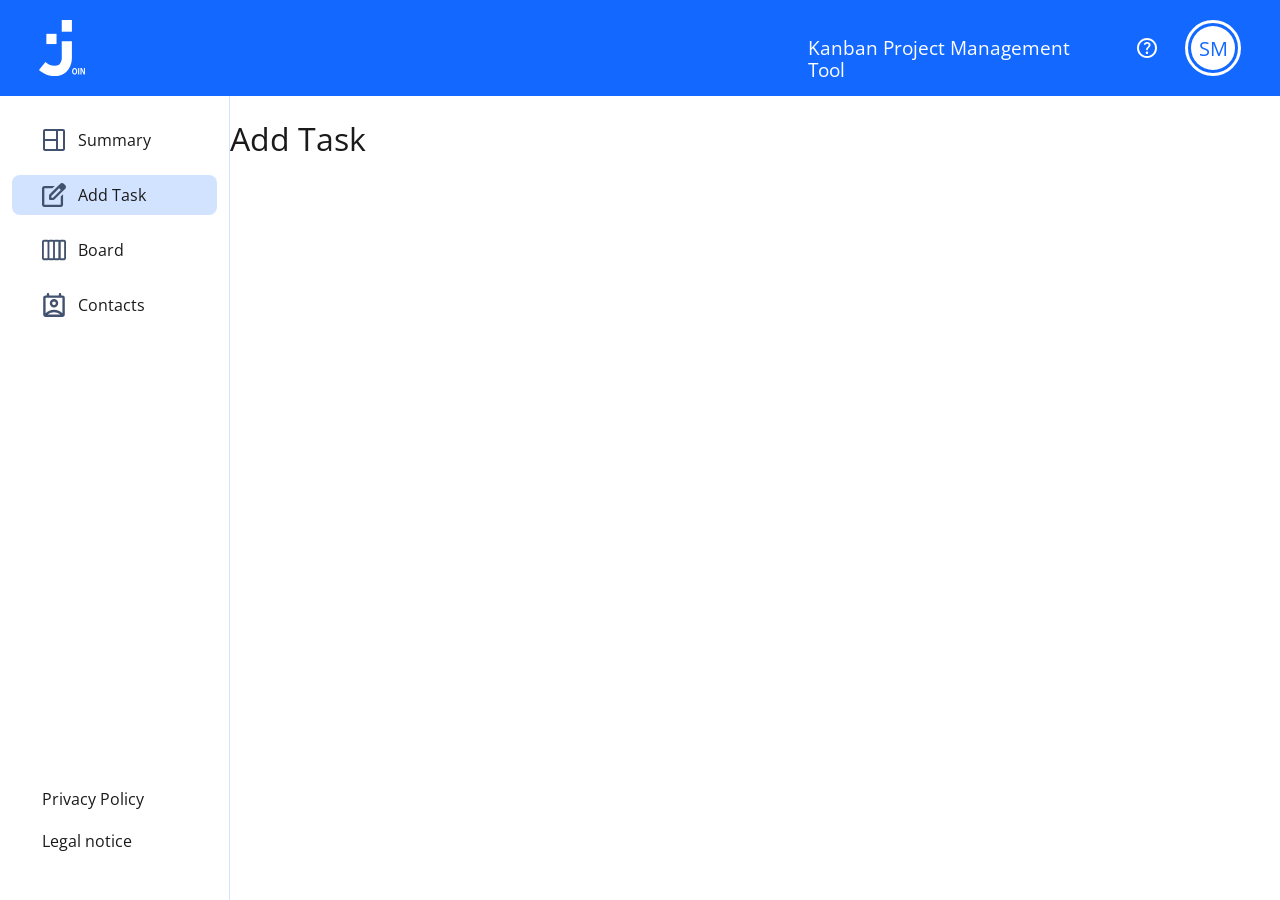
==== pages/add_task.html @ 48973dcb "feat: template for sidebar button, add contact,board and add-task" ====
<!doctype html>
<html lang="en">

<head>
  <meta charset="UTF-8" />
  <meta name="viewport" content="width=device-width, initial-scale=1.0" />
  <title>Add Task | Join</title>

  <link rel="icon" href="../assets/favicons/favicon.svg" type="image/svg+xml" />
  <link rel="icon" href="../assets/favicons/favicon.ico" sizes="32x32" />

  <link rel="stylesheet" href="../css/fonts.css">
  <link rel="stylesheet" href="../css/base.css" />
  <link rel="stylesheet" href="../css/header.css">
  <link rel="stylesheet" href="../css/sidebar.css" />

  <script src="../templates/sidebar_template.js" defer></script>
  <script src="../js/sidebar.js" defer></script>
</head>

<body>
  <section id="header" data-include="/templates/header.html"></section>

  <div class="layout">
    <aside class="sidebar">
      <nav class="sidebar-nav" id="sidebar-nav" aria-label="Main navigation"></nav>

      <div class="sidebar-legal">
        <a href="/pages/privacy.html">Privacy Policy</a>
        <a href="/pages/legal.html">Legal notice</a>
      </div>
    </aside>

    <main class="content">
      <h1>Add Task</h1>
    </main>
  </div>

  <script src="../js/include.js"></script>
</body>

</html>
---- css/fonts.css ----
/* open-sans-300 - latin */
@font-face {
  font-display: swap; /* Check https://developer.mozilla.org/en-US/docs/Web/CSS/@font-face/font-display for other options. */
  font-family: 'Open Sans';
  font-style: normal;
  font-weight: 300;
  src: url('../assets/fonts/open-sans-v44-latin-300.woff2') format('woff2'); /* Chrome 36+, Opera 23+, Firefox 39+, Safari 12+, iOS 10+ */
}
/* open-sans-300italic - latin */
@font-face {
  font-display: swap; /* Check https://developer.mozilla.org/en-US/docs/Web/CSS/@font-face/font-display for other options. */
  font-family: 'Open Sans';
  font-style: italic;
  font-weight: 300;
  src: url('../assets/fonts/open-sans-v44-latin-300italic.woff2') format('woff2'); /* Chrome 36+, Opera 23+, Firefox 39+, Safari 12+, iOS 10+ */
}
/* open-sans-regular - latin */
@font-face {
  font-display: swap; /* Check https://developer.mozilla.org/en-US/docs/Web/CSS/@font-face/font-display for other options. */
  font-family: 'Open Sans';
  font-style: normal;
  font-weight: 400;
  src: url('../assets/fonts/open-sans-v44-latin-regular.woff2') format('woff2'); /* Chrome 36+, Opera 23+, Firefox 39+, Safari 12+, iOS 10+ */
}
/* open-sans-italic - latin */
@font-face {
  font-display: swap; /* Check https://developer.mozilla.org/en-US/docs/Web/CSS/@font-face/font-display for other options. */
  font-family: 'Open Sans';
  font-style: italic;
  font-weight: 400;
  src: url('../assets/fonts/open-sans-v44-latin-italic.woff2') format('woff2'); /* Chrome 36+, Opera 23+, Firefox 39+, Safari 12+, iOS 10+ */
}
/* open-sans-500 - latin */
@font-face {
  font-display: swap; /* Check https://developer.mozilla.org/en-US/docs/Web/CSS/@font-face/font-display for other options. */
  font-family: 'Open Sans';
  font-style: normal;
  font-weight: 500;
  src: url('../assets/fonts/open-sans-v44-latin-500.woff2') format('woff2'); /* Chrome 36+, Opera 23+, Firefox 39+, Safari 12+, iOS 10+ */
}
/* open-sans-500italic - latin */
@font-face {
  font-display: swap; /* Check https://developer.mozilla.org/en-US/docs/Web/CSS/@font-face/font-display for other options. */
  font-family: 'Open Sans';
  font-style: italic;
  font-weight: 500;
  src: url('../assets/fonts/open-sans-v44-latin-500italic.woff2') format('woff2'); /* Chrome 36+, Opera 23+, Firefox 39+, Safari 12+, iOS 10+ */
}
/* open-sans-600 - latin */
@font-face {
  font-display: swap; /* Check https://developer.mozilla.org/en-US/docs/Web/CSS/@font-face/font-display for other options. */
  font-family: 'Open Sans';
  font-style: normal;
  font-weight: 600;
  src: url('../assets/fonts/open-sans-v44-latin-600.woff2') format('woff2'); /* Chrome 36+, Opera 23+, Firefox 39+, Safari 12+, iOS 10+ */
}
/* open-sans-600italic - latin */
@font-face {
  font-display: swap; /* Check https://developer.mozilla.org/en-US/docs/Web/CSS/@font-face/font-display for other options. */
  font-family: 'Open Sans';
  font-style: italic;
  font-weight: 600;
  src: url('../assets/fonts/open-sans-v44-latin-600italic.woff2') format('woff2'); /* Chrome 36+, Opera 23+, Firefox 39+, Safari 12+, iOS 10+ */
}
/* open-sans-700 - latin */
@font-face {
  font-display: swap; /* Check https://developer.mozilla.org/en-US/docs/Web/CSS/@font-face/font-display for other options. */
  font-family: 'Open Sans';
  font-style: normal;
  font-weight: 700;
  src: url('../assets/fonts/open-sans-v44-latin-700.woff2') format('woff2'); /* Chrome 36+, Opera 23+, Firefox 39+, Safari 12+, iOS 10+ */
}
/* open-sans-700italic - latin */
@font-face {
  font-display: swap; /* Check https://developer.mozilla.org/en-US/docs/Web/CSS/@font-face/font-display for other options. */
  font-family: 'Open Sans';
  font-style: italic;
  font-weight: 700;
  src: url('../assets/fonts/open-sans-v44-latin-700italic.woff2') format('woff2'); /* Chrome 36+, Opera 23+, Firefox 39+, Safari 12+, iOS 10+ */
}
/* open-sans-800 - latin */
@font-face {
  font-display: swap; /* Check https://developer.mozilla.org/en-US/docs/Web/CSS/@font-face/font-display for other options. */
  font-family: 'Open Sans';
  font-style: normal;
  font-weight: 800;
  src: url('../assets/fonts/open-sans-v44-latin-800.woff2') format('woff2'); /* Chrome 36+, Opera 23+, Firefox 39+, Safari 12+, iOS 10+ */
}
/* open-sans-800italic - latin */
@font-face {
  font-display: swap; /* Check https://developer.mozilla.org/en-US/docs/Web/CSS/@font-face/font-display for other options. */
  font-family: 'Open Sans';
  font-style: italic;
  font-weight: 800;
  src: url('../assets/fonts/open-sans-v44-latin-800italic.woff2') format('woff2'); /* Chrome 36+, Opera 23+, Firefox 39+, Safari 12+, iOS 10+ */
}
---- css/base.css ----
* {
  box-sizing: border-box;
}

body {
  margin: 0;
}

:root {
  --main-color: rgba(18, 104, 255, 1);
  --selected-color: rgba(210, 227, 255, 1);
  --hover-color: rgba(227, 238, 255, 1);

  --header-height: 96px;
}

* {
  font-family: "Open Sans", sans-serif;
  font-weight: 400;
  color: #1a1a1a;
}
---- css/header.css ----
.header {
  position: fixed;
  top: 0;
  left: 0;
  width: 100%;
  z-index: 100;
  height: var(--header-height);
  margin: 0;
  display: flex;
  align-items: center;
  justify-content: space-between;
  background-color: var(--main-color);
  padding: 20px max(39px, calc((100% - 1440px) / 2 + 39px));
}

.header-logo {
  width: auto;
  height: 56px;
}

.header-nav {
  display: flex;
  align-items: center;
  justify-content: space-between;
  width: 433px;
}

.header-title {
  height: 23px;
  font-size: 19px;
  width: 301px;
  line-height: 1.2;
  color: rgb(255, 255, 255, 1);
}

.header-help {
  display: flex;
  align-items: center;
  justify-content: center;
  width: 32px;
  height: 32px;
  transition: transform 0.1s ease-in-out;
}

.header-help:hover {
  transform: scale(1.2);
}

.header-user {
  height: 56px;
  width: 56px;
  border-radius: 50%;
  border: 3px solid #fff;
  padding: 3px;
  background-color: #fff;
  background-clip: content-box;
  display: flex;
  align-items: center;
  justify-content: center;
  color: var(--main-color);
  font-size: 20px;
  cursor: pointer;
}
---- css/sidebar.css ----
.layout {
  display: flex;
  max-width: 1440px;
  margin: 0 auto;
  padding-top: var(--header-height);
  min-height: 100vh;
}

.content {
  flex: 1;
  min-width: 0;
}

.sidebar {
  width: 230px;
  flex-shrink: 0;
  height: calc(100vh - var(--header-height));
  position: sticky;
  top: var(--header-height);
  display: flex;
  flex-direction: column;
  justify-content: space-between;
  padding: 24px 12px 40px 12px;
  background-color: #fff;
  border-right: 1px solid var(--selected-color);
}

.sidebar-nav {
  display: flex;
  flex-direction: column;
  gap: 15px;
}

.sidebar-btn {
  display: flex;
  align-items: center;
  gap: 12px;
  padding: 8px 30px;
  border-radius: 8px;
  text-decoration: none;
  cursor: pointer;
}

.sidebar-btn:hover {
  background-color: var(--hover-color);
}

.sidebar-btn.active,
.sidebar-btn[aria-current="page"] {
  background-color: var(--selected-color);
}

.sidebar-legal {
  display: flex;
  flex-direction: column;
  gap: 4px;
  padding-top: 16px;
}

.sidebar-legal a {
  padding: 8px 30px;
  border-radius: 8px;
  font-size: 16px;
  text-decoration: none;
}

.sidebar-legal a:hover {
  color: var(--main-color);
}
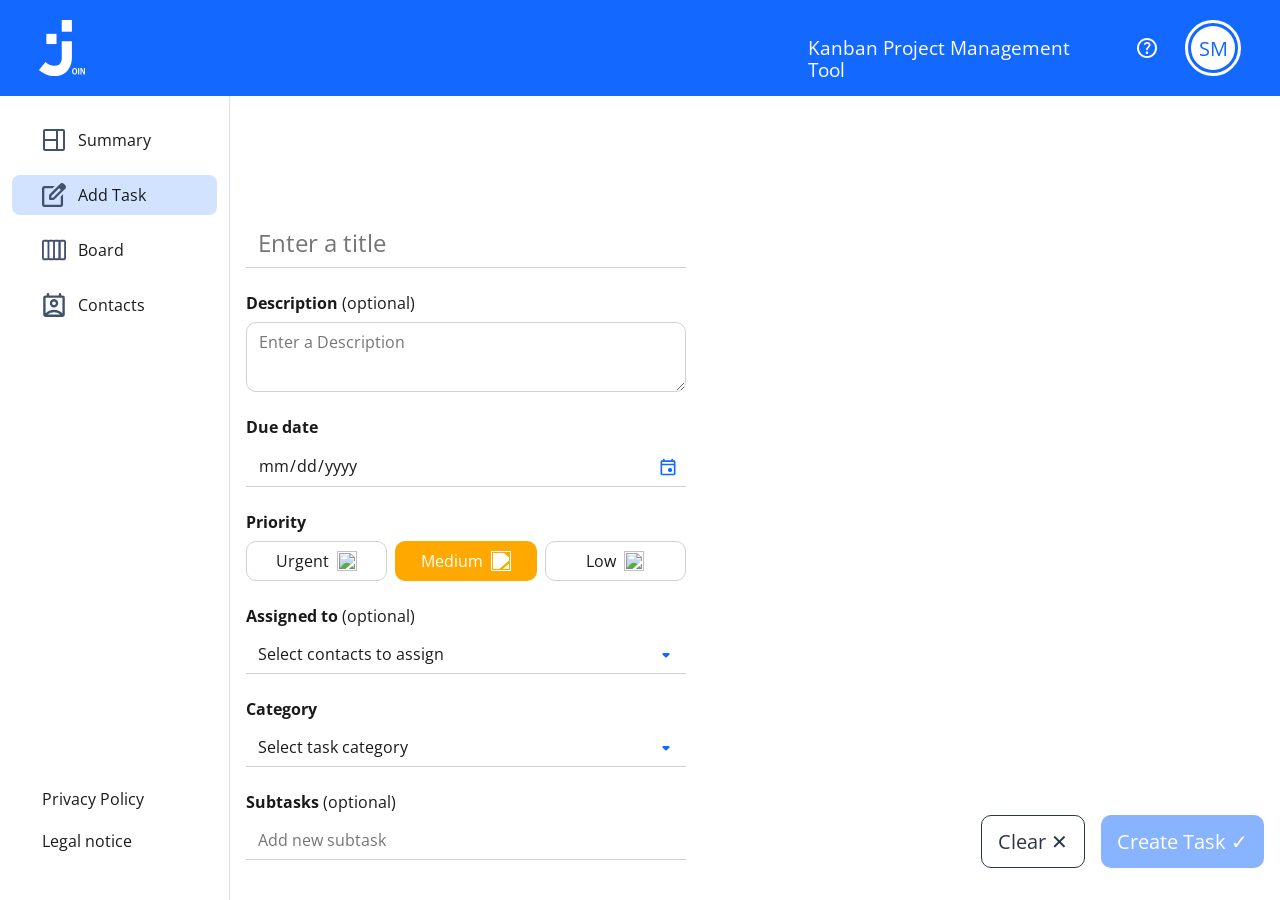
==== commit 9e28c237: "feat: Refactor add task page with new form structure and styles - Updated the HTML structure of the " ====
--- a/pages/add_task.html
+++ b/pages/add_task.html
@@ -4,39 +4,93 @@
 <head>
   <meta charset="UTF-8" />
   <meta name="viewport" content="width=device-width, initial-scale=1.0" />
-  <title>Add Task | Join</title>
+  <title>Join | Add Task</title>
 
   <link rel="icon" href="../assets/favicons/favicon.svg" type="image/svg+xml" />
   <link rel="icon" href="../assets/favicons/favicon.ico" sizes="32x32" />
 
-  <link rel="stylesheet" href="../css/fonts.css">
+  <link rel="stylesheet" href="../css/fonts.css" />
   <link rel="stylesheet" href="../css/base.css" />
-  <link rel="stylesheet" href="../css/header.css">
+  <link rel="stylesheet" href="../css/header.css" />
   <link rel="stylesheet" href="../css/sidebar.css" />
+  <link rel="stylesheet" href="../css/content.css" />
+  <link rel="stylesheet" href="../css/add_task.css" />
 
   <script src="../templates/sidebar_template.js" defer></script>
   <script src="../js/sidebar.js" defer></script>
 </head>
 
 <body>
-  <section id="header" data-include="/templates/header.html"></section>
+  <section id="header" data-include="../templates/header.html"></section>
 
   <div class="layout">
     <aside class="sidebar">
       <nav class="sidebar-nav" id="sidebar-nav" aria-label="Main navigation"></nav>
-
       <div class="sidebar-legal">
-        <a href="/pages/privacy.html">Privacy Policy</a>
-        <a href="/pages/legal.html">Legal notice</a>
+        <a href="../pages/privacy.html">Privacy Policy</a>
+        <a href="../pages/legal.html">Legal notice</a>
       </div>
     </aside>
 
     <main class="content">
-      <h1>Add Task</h1>
+      <form class="add-task" id="add-task-form" novalidate>
+        <div class="add-task-fields">
+          <input class="title-input" id="task-title" type="text" placeholder="Enter a title" required />
+
+          <label class="field">
+            <span class="field-label">Description <span class="optional">(optional)</span></span>
+            <textarea id="task-description" placeholder="Enter a Description"></textarea>
+          </label>
+
+          <label class="field">
+            <span class="field-label">Due date</span>
+            <div class="date-wrapper">
+              <input class="line-input" id="task-due-date" type="date" required />
+              <button class="date-btn" type="button" onclick="openDatePicker()" aria-label="Open calendar">
+                <img src="../assets/icons/calendar.svg" alt="Open calendar" />
+              </button>
+            </div>
+          </label>
+
+          <div class="field">
+            <span class="field-label">Priority</span>
+            <div class="prio-buttons" id="prio-buttons"></div>
+          </div>
+
+          <div class="field">
+            <span class="field-label">Assigned to <span class="optional">(optional)</span></span>
+            <div class="dropdown" id="assigned-dropdown">
+              <button class="dropdown-toggle" id="assigned-toggle" type="button">Select contacts to assign</button>
+              <ul class="dropdown-list" id="assigned-list"></ul>
+            </div>
+          </div>
+
+          <div class="field">
+            <span class="field-label">Category</span>
+            <div class="dropdown" id="category-dropdown">
+              <button class="dropdown-toggle" id="category-toggle" type="button">Select task category</button>
+              <ul class="dropdown-list" id="category-list"></ul>
+            </div>
+          </div>
+
+          <div class="field">
+            <span class="field-label">Subtasks <span class="optional">(optional)</span></span>
+            <input class="line-input" id="subtask-input" type="text" placeholder="Add new subtask" />
+            <ul class="subtask-list" id="subtask-list"></ul>
+          </div>
+        </div>
+
+        <div class="add-task-actions">
+          <button class="btn btn-secondary" type="reset">Clear ✕</button>
+          <button class="btn btn-primary" id="create-task-btn" type="submit" disabled>Create Task ✓</button>
+        </div>
+      </form>
     </main>
   </div>
 
+  <script src="../templates/add_task_template.js"></script>
+  <script src="../js/add_task.js"></script>
   <script src="../js/include.js"></script>
 </body>
 
-</html>
+</html>
--- a/css/base.css
+++ b/css/base.css
@@ -19,3 +19,7 @@
   font-weight: 400;
   color: #1a1a1a;
 }
+
+.layout {
+  display: flex;
+}
--- a/css/header.css
+++ b/css/header.css
@@ -1,16 +1,11 @@
 .header {
-  position: fixed;
-  top: 0;
-  left: 0;
-  width: 100%;
-  z-index: 100;
   height: var(--header-height);
   margin: 0;
   display: flex;
   align-items: center;
   justify-content: space-between;
   background-color: var(--main-color);
-  padding: 20px max(39px, calc((100% - 1440px) / 2 + 39px));
+  padding: 20px 39px;
 }
 
 .header-logo {
@@ -60,4 +55,4 @@
   color: var(--main-color);
   font-size: 20px;
   cursor: pointer;
-}+}
--- a/css/sidebar.css
+++ b/css/sidebar.css
@@ -1,16 +1,3 @@
-.layout {
-  display: flex;
-  max-width: 1440px;
-  margin: 0 auto;
-  padding-top: var(--header-height);
-  min-height: 100vh;
-}
-
-.content {
-  flex: 1;
-  min-width: 0;
-}
-
 .sidebar {
   width: 230px;
   flex-shrink: 0;
@@ -23,6 +10,8 @@
   padding: 24px 12px 40px 12px;
   background-color: #fff;
   border-right: 1px solid var(--selected-color);
+  margin: 0;
+  z-index: 1;
 }
 
 .sidebar-nav {
--- a/css/content.css
+++ b/css/content.css
@@ -0,0 +1,10 @@
+.content {
+  display: flex;
+  max-width: 1440px;
+  width: calc(100% - 230px);
+  margin: 0 auto;
+  flex: 1;
+  height: calc(100vh - var(--header-height));
+  left: 230px;
+  position: fixed;
+}
--- a/css/add_task.css
+++ b/css/add_task.css
@@ -0,0 +1,306 @@
+.add-task {
+    --at-text: #2a3647;
+    --at-line: #d1d1d1;
+    --prio-urgent: #ff3d00;
+    --prio-medium: #ffa800;
+    --prio-low: #7ae229;
+
+    display: flex;
+    justify-content: space-between;
+    align-items: flex-end;
+    width: 100%;
+    box-sizing: border-box;
+    gap: 32px;
+    min-height: 100%;
+    padding: 32px 16px;
+    color: var(--at-text);
+}
+
+.add-task-fields {
+    display: flex;
+    flex-direction: column;
+    gap: 24px;
+    flex: 0 1 440px;
+    min-width: 0;
+}
+
+.field {
+    display: flex;
+    flex-direction: column;
+    gap: 8px;
+}
+
+.field-label {
+    font-weight: 700;
+}
+
+.optional {
+    font-weight: 400;
+}
+
+.title-input,
+.line-input,
+.dropdown-toggle {
+    width: 100%;
+    padding: 8px 12px;
+    border: none;
+    border-bottom: 1px solid var(--at-line);
+    background: transparent;
+    font: inherit;
+    color: inherit;
+    outline: none;
+}
+
+.title-input {
+    font-size: 24px;
+}
+
+.title-input:focus,
+.line-input:focus,
+.dropdown-toggle:focus {
+    border-bottom-color: var(--main-color);
+}
+
+textarea {
+    min-height: 70px;
+    padding: 8px 12px;
+    border: 1px solid var(--at-line);
+    border-radius: 10px;
+    font: inherit;
+    resize: vertical;
+    outline: none;
+}
+
+textarea:focus {
+    border-color: var(--main-color);
+}
+
+/* Priority */
+.prio-buttons {
+    display: flex;
+    gap: 8px;
+}
+
+.prio-btn {
+    flex: 1;
+    display: flex;
+    align-items: center;
+    justify-content: center;
+    gap: 8px;
+    padding: 8px;
+    border: 1px solid var(--at-line);
+    border-radius: 10px;
+    background: #fff;
+    font: inherit;
+    cursor: pointer;
+}
+
+.prio-urgent:hover {
+    box-shadow: 0 2px 0 var(--prio-urgent), 0 2px 6px rgba(0, 0, 0, 0.15);
+}
+
+.prio-medium:hover {
+    box-shadow: 0 2px 0 var(--prio-medium), 0 2px 6px rgba(0, 0, 0, 0.15);
+}
+
+.prio-low:hover {
+    box-shadow: 0 2px 0 var(--prio-low), 0 2px 6px rgba(0, 0, 0, 0.15);
+}
+
+.prio-btn.active:hover {
+    box-shadow: none;
+}
+
+.prio-btn img {
+    width: 20px;
+    height: 20px;
+}
+
+.prio-btn.active {
+    color: #fff;
+    border-color: transparent;
+}
+
+.prio-btn.active img {
+    filter: brightness(0) invert(1);
+}
+
+.prio-urgent.active {
+    background: var(--prio-urgent);
+}
+
+.prio-medium.active {
+    background: var(--prio-medium);
+}
+
+.prio-low.active {
+    background: var(--prio-low);
+}
+
+/* Dropdown */
+.dropdown {
+    position: relative;
+}
+
+.dropdown-toggle {
+    text-align: left;
+    cursor: pointer;
+}
+
+.dropdown-list {
+    display: none;
+    position: absolute;
+    z-index: 10;
+    width: 100%;
+    margin: 0;
+    padding: 4px 0;
+    list-style: none;
+    background: #fff;
+    border: 1px solid var(--at-line);
+    border-radius: 10px;
+    box-shadow: 0 4px 12px rgba(0, 0, 0, 0.1);
+}
+
+.dropdown.open .dropdown-list {
+    display: block;
+}
+
+.dropdown-item label {
+    display: flex;
+    gap: 8px;
+    padding: 8px 12px;
+    cursor: pointer;
+}
+
+.dropdown-item label:hover {
+    background: var(--hover-color);
+}
+
+/* Subtasks */
+.subtask-list {
+    margin: 0;
+    padding: 0;
+    list-style: none;
+}
+
+.subtask-item {
+    display: flex;
+    justify-content: space-between;
+    align-items: center;
+    padding: 4px 12px;
+    border-radius: 8px;
+}
+
+.subtask-item:hover {
+    background: var(--hover-color);
+}
+
+.subtask-delete {
+    border: none;
+    background: none;
+    color: var(--at-text);
+    cursor: pointer;
+}
+
+/* Buttons */
+.add-task-actions {
+    display: flex;
+    flex-shrink: 0;
+    gap: 16px;
+    margin-left: auto;
+}
+
+.btn {
+    display: flex;
+    align-items: center;
+    gap: 8px;
+    padding: 12px 16px;
+    border-radius: 10px;
+    font: inherit;
+    font-size: 20px;
+    cursor: pointer;
+    white-space: nowrap;
+}
+
+.btn-secondary {
+    border: 1px solid var(--at-text);
+    background: #fff;
+    color: var(--at-text);
+}
+
+.btn-secondary:hover {
+    border-color: var(--main-color);
+    color: var(--main-color);
+}
+
+.btn-primary {
+    border: none;
+    background: var(--main-color);
+    color: #fff;
+}
+
+.btn-primary:disabled {
+    opacity: 0.5;
+    cursor: not-allowed;
+}
+
+.date-wrapper {
+    position: relative;
+}
+
+.date-wrapper .line-input {
+    padding-right: 40px;
+}
+
+.date-wrapper input::-webkit-calendar-picker-indicator {
+    display: none;
+}
+
+.date-btn {
+    position: absolute;
+    top: 50%;
+    right: 8px;
+    transform: translateY(-50%);
+    display: flex;
+    padding: 0;
+    border: none;
+    background: none;
+    cursor: pointer;
+}
+
+.date-btn img {
+    width: 20px;
+    height: 20px;
+}
+
+.dropdown-toggle {
+    padding-right: 40px;
+}
+
+.dropdown::after {
+    content: "";
+    position: absolute;
+    top: 50%;
+    right: 8px;
+    width: 24px;
+    height: 24px;
+    transform: translateY(-50%);
+    background-color: var(--main-color);
+    -webkit-mask: url("../assets/icons/arrow_drop_down.svg") no-repeat center / contain;
+    mask: url("../assets/icons/arrow_drop_down.svg") no-repeat center / contain;
+    pointer-events: none;
+    transition: transform 0.15s ease;
+}
+
+.dropdown.open::after {
+    transform: translateY(-50%) rotate(180deg);
+}
+
+.dropdown-option {
+    padding: 8px 12px;
+    cursor: pointer;
+}
+
+.dropdown-option:hover {
+    background: var(--hover-color);
+}
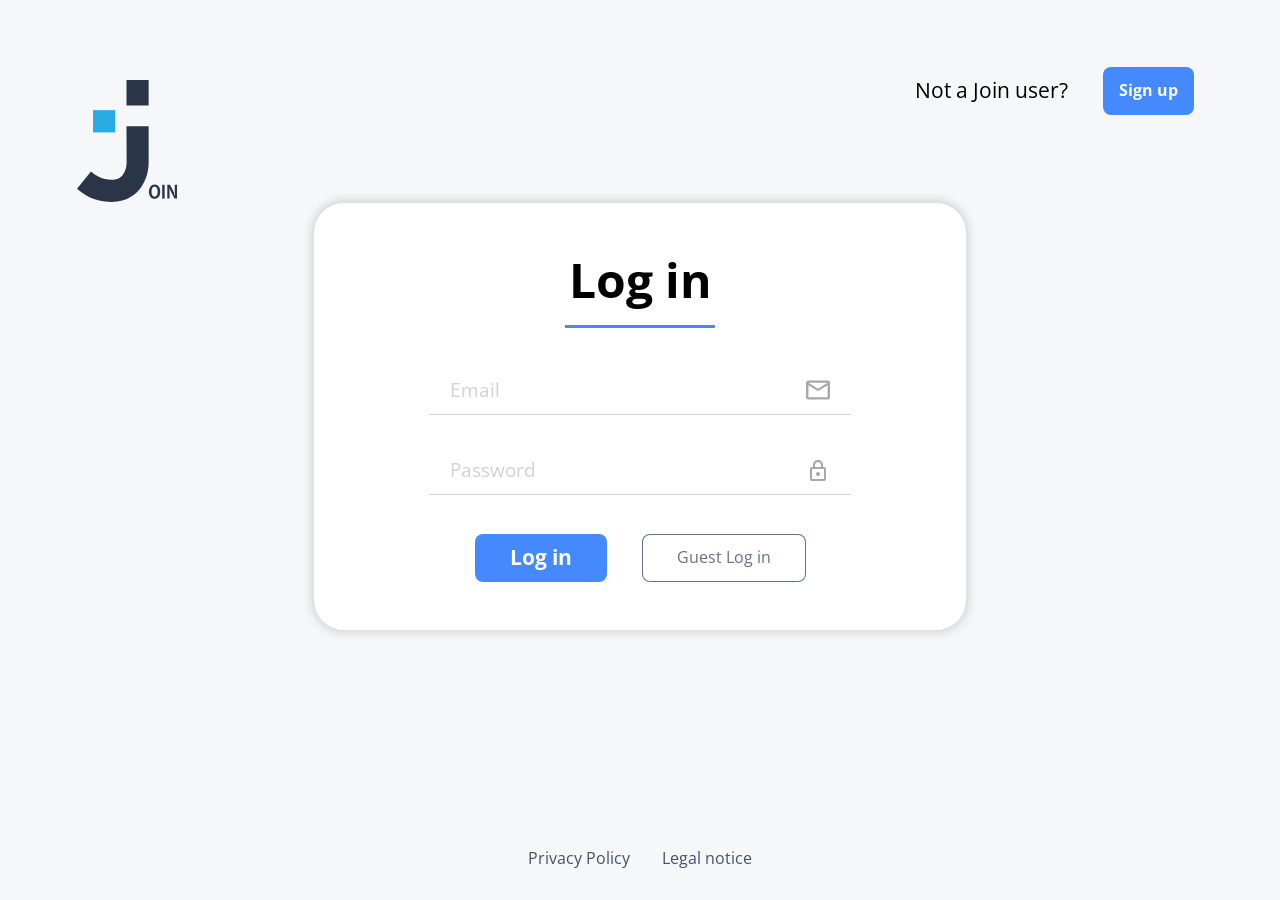
==== commit 1ac871a3: "feat: add login, sign-up and logout with Firebase auth - move summary to pages/summary.html, index.h" ====
--- a/pages/add_task.html
+++ b/pages/add_task.html
@@ -16,6 +16,8 @@
   <link rel="stylesheet" href="../css/content.css" />
   <link rel="stylesheet" href="../css/add_task.css" />
 
+  <script src="../js/auth.js"></script>
+  <script>requireLogin();</script>
   <script src="../templates/sidebar_template.js" defer></script>
   <script src="../js/sidebar.js" defer></script>
 </head>
@@ -90,6 +92,7 @@
 
   <script src="../templates/add_task_template.js"></script>
   <script src="../js/add_task.js"></script>
+  <script src="../js/header.js"></script>
   <script src="../js/include.js"></script>
 </body>
 
--- a/css/header.css
+++ b/css/header.css
@@ -56,3 +56,67 @@
   font-size: 20px;
   cursor: pointer;
 }
+
+.header-user-wrap {
+  position: relative;
+}
+
+.header-menu {
+  position: absolute;
+  top: calc(100% + 8px);
+  right: 0;
+  z-index: 100;
+  width: max-content;
+  max-width: calc(100vw - 16px);
+  padding: 10px;
+  background-color: #fff;
+  border-radius: 20px 0 20px 20px;
+  box-shadow: 0 4px 4px rgba(0, 0, 0, 0.25);
+}
+
+.header-menu[hidden],
+.header-user-wrap[hidden] {
+  display: none;
+}
+
+.header-menu-list {
+  margin: 0;
+  padding: 0;
+  list-style: none;
+  display: flex;
+  flex-direction: column;
+  gap: 0;
+}
+
+.header-menu-item {
+  display: block;
+  width: 152px;
+  max-width: 100%;
+  padding: 8px;
+  border: unset;
+  border-radius: 8px;
+  background: transparent;
+  font: inherit;
+  font-size: 16px;
+  line-height: 23px;
+  text-align: left;
+  text-decoration: none;
+  color: #42526e;
+  cursor: pointer;
+  transition: background-color 0.1s ease-in-out;
+}
+
+.header-menu-item:hover,
+.header-menu-item:focus-visible {
+  background-color: #e3eeff;
+}
+
+.header-menu-mobile {
+  display: none;
+}
+
+@media (max-width: 700px) {
+  .header-menu-mobile {
+    display: block;
+  }
+}
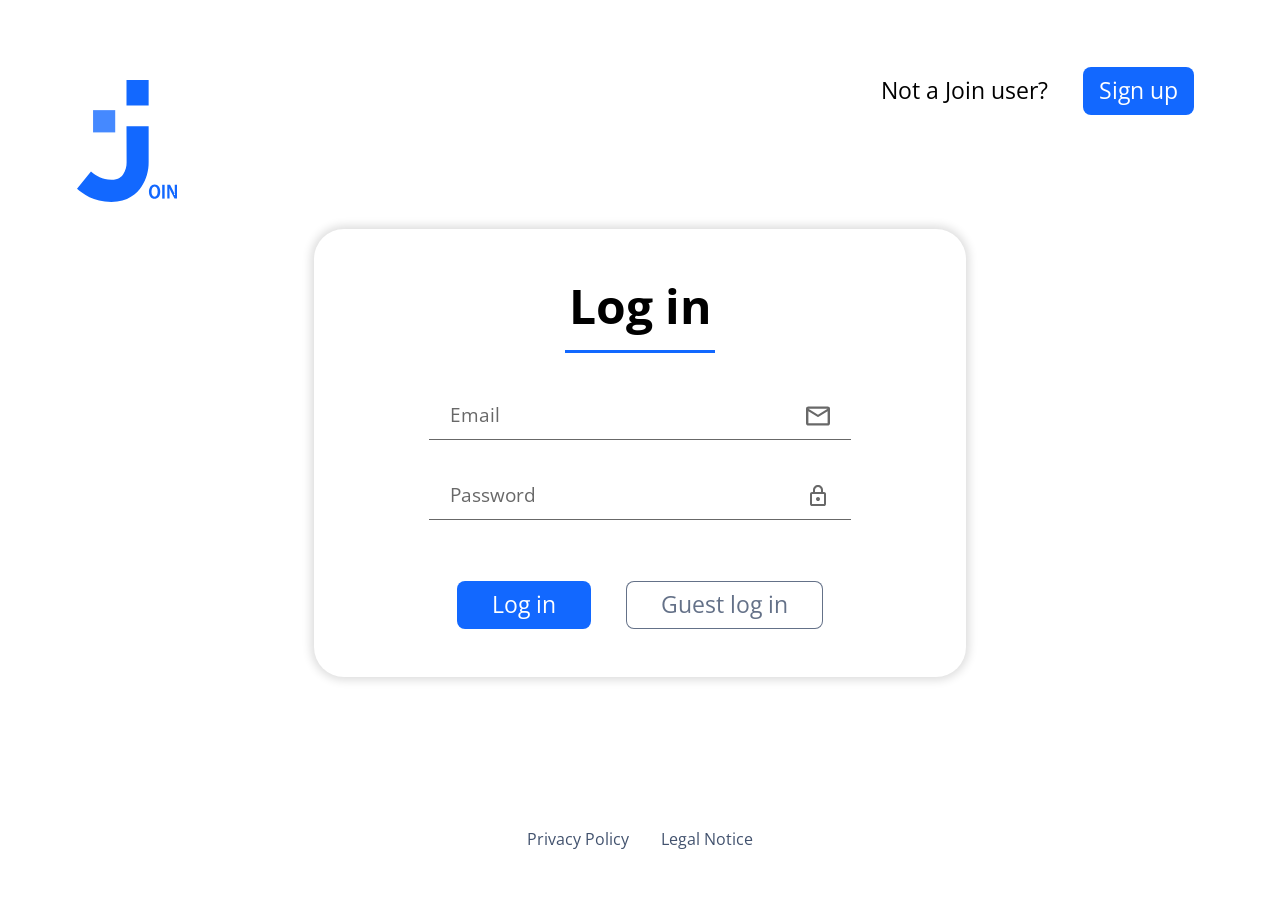
==== commit 9c7db2b5: "feat: implement dynamic header rendering and add header template; remove unused data-include attribu" ====
--- a/pages/add_task.html
+++ b/pages/add_task.html
@@ -23,7 +23,7 @@
 </head>
 
 <body>
-  <section id="header" data-include="../templates/header.html"></section>
+  <section id="header"></section>
 
   <div class="layout">
     <aside class="sidebar">
@@ -34,66 +34,14 @@
       </div>
     </aside>
 
-    <main class="content">
-      <form class="add-task" id="add-task-form" novalidate>
-        <div class="add-task-fields">
-          <input class="title-input" id="task-title" type="text" placeholder="Enter a title" required />
-
-          <label class="field">
-            <span class="field-label">Description <span class="optional">(optional)</span></span>
-            <textarea id="task-description" placeholder="Enter a Description"></textarea>
-          </label>
-
-          <label class="field">
-            <span class="field-label">Due date</span>
-            <div class="date-wrapper">
-              <input class="line-input" id="task-due-date" type="date" required />
-              <button class="date-btn" type="button" onclick="openDatePicker()" aria-label="Open calendar">
-                <img src="../assets/icons/calendar.svg" alt="Open calendar" />
-              </button>
-            </div>
-          </label>
-
-          <div class="field">
-            <span class="field-label">Priority</span>
-            <div class="prio-buttons" id="prio-buttons"></div>
-          </div>
-
-          <div class="field">
-            <span class="field-label">Assigned to <span class="optional">(optional)</span></span>
-            <div class="dropdown" id="assigned-dropdown">
-              <button class="dropdown-toggle" id="assigned-toggle" type="button">Select contacts to assign</button>
-              <ul class="dropdown-list" id="assigned-list"></ul>
-            </div>
-          </div>
-
-          <div class="field">
-            <span class="field-label">Category</span>
-            <div class="dropdown" id="category-dropdown">
-              <button class="dropdown-toggle" id="category-toggle" type="button">Select task category</button>
-              <ul class="dropdown-list" id="category-list"></ul>
-            </div>
-          </div>
-
-          <div class="field">
-            <span class="field-label">Subtasks <span class="optional">(optional)</span></span>
-            <input class="line-input" id="subtask-input" type="text" placeholder="Add new subtask" />
-            <ul class="subtask-list" id="subtask-list"></ul>
-          </div>
-        </div>
-
-        <div class="add-task-actions">
-          <button class="btn btn-secondary" type="reset">Clear ✕</button>
-          <button class="btn btn-primary" id="create-task-btn" type="submit" disabled>Create Task ✓</button>
-        </div>
-      </form>
-    </main>
+    <main class="content" id="add-task-page"></main>
   </div>
 
   <script src="../templates/add_task_template.js"></script>
   <script src="../js/add_task.js"></script>
+  <script>initAddTaskPage();</script>
+  <script src="../templates/header_template.js"></script>
   <script src="../js/header.js"></script>
-  <script src="../js/include.js"></script>
 </body>
 
 </html>
--- a/css/base.css
+++ b/css/base.css
@@ -11,15 +11,27 @@
   --selected-color: rgba(210, 227, 255, 1);
   --hover-color: rgba(227, 238, 255, 1);
 
+  --error-color: #ff8190;
+
   --header-height: 96px;
+  --mobile-nav-height: 0px;
+}
+
+@media (max-width: 700px) {
+  :root {
+    --header-height: 80px;
+    --mobile-nav-height: 77px;
+  }
 }
 
 * {
   font-family: "Open Sans", sans-serif;
   font-weight: 400;
   color: #1a1a1a;
+  scrollbar-color: var(--main-color) transparent;
+  scrollbar-width: thin;
 }
 
 .layout {
   display: flex;
-}
+}
--- a/css/header.css
+++ b/css/header.css
@@ -119,4 +119,29 @@
   .header-menu-mobile {
     display: block;
   }
+
+  .header {
+    padding: 20px 25px;
+  }
+
+  .header-logo {
+    height: 39px;
+  }
+
+  .header-nav {
+    width: auto;
+  }
+
+  .header-title,
+  .header-help {
+    display: none;
+  }
+
+  .header-user {
+    width: 40px;
+    height: 40px;
+    border-width: 2px;
+    padding: 2px;
+    font-size: 14px;
+  }
 }
--- a/css/sidebar.css
+++ b/css/sidebar.css
@@ -56,3 +56,40 @@
 .sidebar-legal a:hover {
   color: var(--main-color);
 }
+
+@media (max-width: 700px) {
+  .sidebar {
+    position: fixed;
+    top: auto;
+    bottom: 0;
+    left: 0;
+    width: 100%;
+    height: var(--mobile-nav-height);
+    flex-direction: row;
+    justify-content: center;
+    padding: 0 16px;
+    border-right: none;
+    border-top: 1px solid var(--selected-color);
+    z-index: 10;
+  }
+
+  .sidebar-nav {
+    flex-direction: row;
+    justify-content: space-between;
+    gap: 8px;
+    width: 100%;
+    max-width: 396px;
+  }
+
+  .sidebar-btn {
+    flex-direction: column;
+    justify-content: center;
+    gap: 4px;
+    width: 75px;
+    padding: 15px 0;
+  }
+
+  .sidebar-legal {
+    display: none;
+  }
+}
--- a/css/content.css
+++ b/css/content.css
@@ -8,3 +8,11 @@
   left: 230px;
   position: fixed;
 }
+
+@media (max-width: 700px) {
+  .content {
+    left: 0;
+    width: 100%;
+    height: calc(100vh - var(--header-height) - var(--mobile-nav-height));
+  }
+}
--- a/css/add_task.css
+++ b/css/add_task.css
@@ -1,19 +1,29 @@
 .add-task {
     --at-text: #2a3647;
     --at-line: #d1d1d1;
+    --at-border: #a8a8a8;
+    --at-placeholder: #626262;
     --prio-urgent: #ff3d00;
     --prio-medium: #ffa800;
     --prio-low: #7ae229;
 
     display: flex;
     justify-content: space-between;
-    align-items: flex-end;
+    align-items: flex-start;
     width: 100%;
     box-sizing: border-box;
     gap: 32px;
     min-height: 100%;
-    padding: 32px 16px;
+    padding: 64px 24px 32px;
     color: var(--at-text);
+}
+
+#add-task-page {
+    overflow-y: auto;
+}
+
+.add-task ::placeholder {
+    color: var(--at-placeholder);
 }
 
 .add-task-fields {
@@ -31,28 +41,37 @@
 }
 
 .field-label {
+    font-size: 19px;
     font-weight: 700;
+    line-height: 1.2;
+    color: #42526e;
 }
 
 .optional {
+    font-size: inherit;
     font-weight: 400;
+    color: inherit;
 }
 
 .title-input,
 .line-input,
 .dropdown-toggle {
     width: 100%;
-    padding: 8px 12px;
-    border: none;
-    border-bottom: 1px solid var(--at-line);
+    min-height: 48px;
+    padding: 12px 16px;
+    border: none;
+    border-bottom: 1px solid var(--at-border);
+    border-radius: 0;
     background: transparent;
     font: inherit;
+    font-size: 19px;
+    line-height: 1.2;
     color: inherit;
     outline: none;
 }
 
 .title-input {
-    font-size: 24px;
+    font-size: 32px;
 }
 
 .title-input:focus,
@@ -62,11 +81,13 @@
 }
 
 textarea {
-    min-height: 70px;
-    padding: 8px 12px;
-    border: 1px solid var(--at-line);
+    min-height: 103px;
+    padding: 18px 16px;
+    border: 1px solid var(--at-border);
     border-radius: 10px;
     font: inherit;
+    font-size: 19px;
+    line-height: 1.2;
     resize: vertical;
     outline: none;
 }
@@ -78,7 +99,7 @@
 /* Priority */
 .prio-buttons {
     display: flex;
-    gap: 8px;
+    gap: 16px;
 }
 
 .prio-btn {
@@ -86,12 +107,16 @@
     display: flex;
     align-items: center;
     justify-content: center;
-    gap: 8px;
-    padding: 8px;
-    border: 1px solid var(--at-line);
+    gap: 10px;
+    height: 51px;
+    padding: 10px 18px;
+    border: none;
     border-radius: 10px;
     background: #fff;
+    box-shadow: 0 0 4px rgba(0, 0, 0, 0.1);
     font: inherit;
+    font-size: 21px;
+    color: #000;
     cursor: pointer;
 }
 
@@ -107,6 +132,7 @@
     box-shadow: 0 2px 0 var(--prio-low), 0 2px 6px rgba(0, 0, 0, 0.15);
 }
 
+.prio-btn.active,
 .prio-btn.active:hover {
     box-shadow: none;
 }
@@ -118,7 +144,6 @@
 
 .prio-btn.active {
     color: #fff;
-    border-color: transparent;
 }
 
 .prio-btn.active img {
@@ -144,6 +169,7 @@
 
 .dropdown-toggle {
     text-align: left;
+    color: #000;
     cursor: pointer;
 }
 
@@ -206,26 +232,28 @@
 .add-task-actions {
     display: flex;
     flex-shrink: 0;
-    gap: 16px;
+    align-self: flex-end;
+    gap: 24px;
     margin-left: auto;
 }
 
 .btn {
     display: flex;
     align-items: center;
-    gap: 8px;
-    padding: 12px 16px;
+    gap: 4px;
+    padding: 16px;
     border-radius: 10px;
     font: inherit;
-    font-size: 20px;
+    font-size: 21px;
+    line-height: 1.2;
     cursor: pointer;
     white-space: nowrap;
 }
 
 .btn-secondary {
-    border: 1px solid var(--at-text);
+    border: 1px solid #647188;
     background: #fff;
-    color: var(--at-text);
+    color: #647188;
 }
 
 .btn-secondary:hover {
@@ -250,6 +278,10 @@
 
 .date-wrapper .line-input {
     padding-right: 40px;
+}
+
+.date-wrapper .line-input:invalid {
+    color: var(--at-placeholder);
 }
 
 .date-wrapper input::-webkit-calendar-picker-indicator {
@@ -303,4 +335,202 @@
 
 .dropdown-option:hover {
     background: var(--hover-color);
-}+}
+
+/* Pflichtfeld-Meldungen */
+.field-error {
+    font-size: 13px;
+    line-height: 1.2;
+    color: var(--error-color);
+}
+
+.field-error[hidden] {
+    display: none;
+}
+
+.title-input.invalid,
+.line-input.invalid,
+.dropdown-toggle.invalid {
+    border-bottom-color: var(--error-color);
+}
+
+textarea.title-input {
+    min-height: 64px;
+    padding: 13px 16px;
+    resize: none;
+    overflow: hidden;
+    field-sizing: content;
+}
+
+.avatar {
+    display: flex;
+    align-items: center;
+    justify-content: center;
+    width: 32px;
+    height: 32px;
+    border: 2px solid #fff;
+    border-radius: 50%;
+    color: #fff;
+    font-size: 12px;
+}
+
+.avatar+.avatar {
+    margin-left: -8px;
+}
+
+.selected-avatars {
+    display: flex;
+    flex-wrap: wrap;
+    gap: 8px;
+    padding: 0 12px;
+}
+
+.selected-avatars .avatar+.avatar {
+    margin-left: 0;
+}
+
+.detail-icon {
+    width: 18px;
+    height: 18px;
+    background-color: var(--main-color);
+}
+
+.icon-delete {
+    -webkit-mask: url("../assets/icons/delete.svg") no-repeat center / contain;
+    mask: url("../assets/icons/delete.svg") no-repeat center / contain;
+}
+
+.icon-edit {
+    -webkit-mask: url("../assets/icons/edit.svg") no-repeat center / contain;
+    mask: url("../assets/icons/edit.svg") no-repeat center / contain;
+}
+
+.subtask-item {
+    min-height: 36px;
+}
+
+.subtask-text {
+    overflow-wrap: anywhere;
+}
+
+.subtask-text::before {
+    content: "\2022";
+    margin-right: 12px;
+}
+
+.subtask-tools {
+    display: none;
+    align-items: center;
+    gap: 4px;
+    flex-shrink: 0;
+}
+
+.subtask-item:hover .subtask-tools,
+.subtask-item:focus-within .subtask-tools {
+    display: flex;
+}
+
+.subtask-btn {
+    display: flex;
+    padding: 0;
+    border: none;
+    background: none;
+    cursor: pointer;
+}
+
+.subtask-btn svg {
+    stroke: var(--main-color);
+}
+
+.subtask-divider {
+    width: 1px;
+    height: 18px;
+    background: var(--at-line);
+}
+
+.subtask-item.editing,
+.subtask-item.editing:hover {
+    background: transparent;
+    border-radius: 0;
+    border-bottom: 1px solid var(--at-line);
+}
+
+.subtask-item.editing .subtask-tools {
+    display: flex;
+}
+
+.subtask-edit-input {
+    flex: 1;
+    min-width: 0;
+    padding: 4px 0;
+    border: none;
+    background: transparent;
+    font: inherit;
+    outline: none;
+}
+
+@media (max-width: 700px) {
+    .add-task {
+        flex-direction: column;
+        align-items: stretch;
+        gap: 16px;
+        padding: 16px;
+    }
+
+    #add-task-page .add-task {
+        padding-bottom: 80px;
+    }
+
+    .add-task-fields {
+        flex: none;
+        width: 100%;
+        gap: 16px;
+    }
+
+    .field-label {
+        font-size: 16px;
+    }
+
+    .title-input {
+        font-size: 21px;
+    }
+
+    textarea.title-input {
+        min-height: 48px;
+        padding: 7px 16px;
+    }
+
+    textarea {
+        min-height: 88px;
+    }
+
+    .prio-btn {
+        height: 48px;
+        padding: 10px 8px;
+        gap: 8px;
+        font-size: 16px;
+    }
+
+    #add-task-page .add-task-actions {
+        position: fixed;
+        left: 0;
+        right: 0;
+        bottom: var(--mobile-nav-height);
+        z-index: 5;
+        justify-content: center;
+        gap: 32px;
+        height: 64px;
+        margin: 0;
+        padding: 8px 16px;
+        background: #fff;
+    }
+
+    #add-task-page .btn {
+        height: 48px;
+        padding: 8px 12px;
+    }
+
+    #add-task-page .btn-primary {
+        background: var(--at-text);
+    }
+}
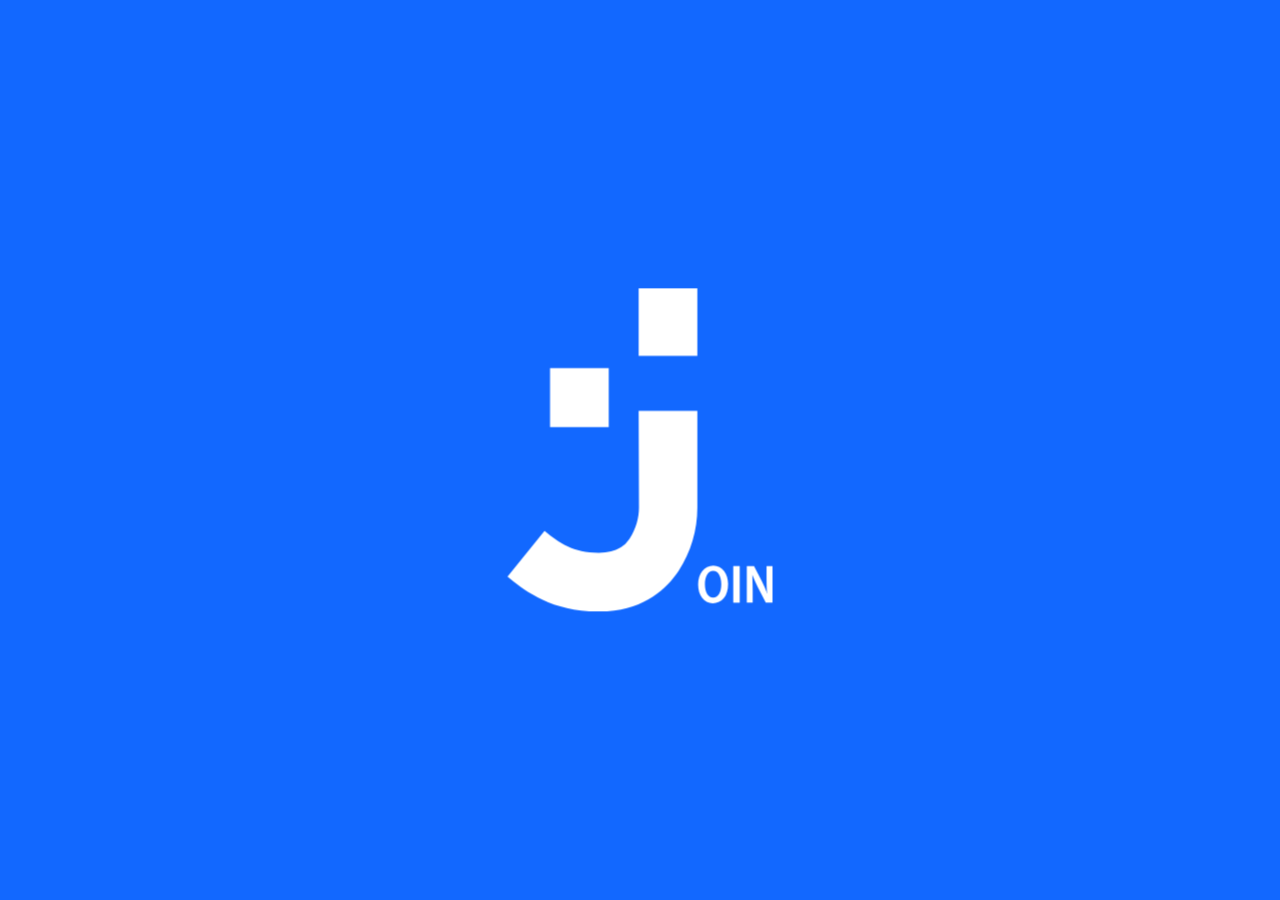
==== commit 47c42183: "refactor: init pages via body onload, add JSDoc and shared email validation - Replace inline comment" ====
--- a/pages/add_task.html
+++ b/pages/add_task.html
@@ -16,13 +16,13 @@
   <link rel="stylesheet" href="../css/content.css" />
   <link rel="stylesheet" href="../css/add_task.css" />
 
+  <script src="../js/firebase.js"></script>
   <script src="../js/auth.js"></script>
-  <script>requireLogin();</script>
   <script src="../templates/sidebar_template.js" defer></script>
   <script src="../js/sidebar.js" defer></script>
 </head>
 
-<body>
+<body onload="initAddTaskPage()">
   <section id="header"></section>
 
   <div class="layout">
@@ -39,7 +39,8 @@
 
   <script src="../templates/add_task_template.js"></script>
   <script src="../js/add_task.js"></script>
-  <script>initAddTaskPage();</script>
+  <script src="../js/add_task_subtasks.js"></script>
+  <script src="../js/add_task_validation.js"></script>
   <script src="../templates/header_template.js"></script>
   <script src="../js/header.js"></script>
 </body>
--- a/css/base.css
+++ b/css/base.css
@@ -1,5 +1,14 @@
 * {
   box-sizing: border-box;
+  font-family: "Open Sans", sans-serif;
+  font-weight: 400;
+  color: #1a1a1a;
+  scrollbar-color: var(--main-color) transparent;
+  scrollbar-width: thin;
+}
+
+img {
+  pointer-events: none;
 }
 
 body {
@@ -11,27 +20,19 @@
   --selected-color: rgba(210, 227, 255, 1);
   --hover-color: rgba(227, 238, 255, 1);
 
-  --error-color: #ff8190;
+  --error-color: #e60026;
 
   --header-height: 96px;
   --mobile-nav-height: 0px;
 }
 
-@media (max-width: 700px) {
+@media (max-width: 800px) {
   :root {
     --header-height: 80px;
     --mobile-nav-height: 77px;
   }
 }
 
-* {
-  font-family: "Open Sans", sans-serif;
-  font-weight: 400;
-  color: #1a1a1a;
-  scrollbar-color: var(--main-color) transparent;
-  scrollbar-width: thin;
-}
-
 .layout {
   display: flex;
-}+}
--- a/css/header.css
+++ b/css/header.css
@@ -6,6 +6,9 @@
   justify-content: space-between;
   background-color: var(--main-color);
   padding: 20px 39px;
+  box-shadow: 0 4px 8px rgba(0, 0, 0, 0.1);
+  position: relative;
+  z-index: 100;
 }
 
 .header-logo {
@@ -18,6 +21,14 @@
   align-items: center;
   justify-content: space-between;
   width: 433px;
+}
+
+.header-nav-logged-out {
+  width: auto;
+}
+
+.header-nav-logged-out .header-help {
+  display: none;
 }
 
 .header-title {
@@ -57,15 +68,10 @@
   cursor: pointer;
 }
 
-.header-user-wrap {
-  position: relative;
-}
-
 .header-menu {
   position: absolute;
-  top: calc(100% + 8px);
-  right: 0;
-  z-index: 100;
+  top: calc(100% + 4px);
+  right: 8px;
   width: max-content;
   max-width: calc(100vw - 16px);
   padding: 10px;
@@ -99,7 +105,7 @@
   font: inherit;
   font-size: 16px;
   line-height: 23px;
-  text-align: left;
+  text-align: right;
   text-decoration: none;
   color: #42526e;
   cursor: pointer;
@@ -115,13 +121,14 @@
   display: none;
 }
 
-@media (max-width: 700px) {
+@media (max-width: 800px) {
   .header-menu-mobile {
     display: block;
   }
 
   .header {
     padding: 20px 25px;
+    box-shadow: 0 4px 4px rgba(0, 0, 0, 0.1);
   }
 
   .header-logo {
@@ -142,6 +149,26 @@
     height: 40px;
     border-width: 2px;
     padding: 2px;
-    font-size: 14px;
+    font-size: 16px;
+  }
+
+  .header-menu {
+    right: 16px;
+    animation: header-menu-in 0.3s ease-out;
+  }
+
+  .header-menu-item {
+    width: 140px;
+    color: var(--main-color);
   }
 }
+
+@keyframes header-menu-in {
+  from {
+    transform: translateX(calc(100% + 16px));
+  }
+
+  to {
+    transform: translateX(0);
+  }
+}
--- a/css/sidebar.css
+++ b/css/sidebar.css
@@ -9,7 +9,8 @@
   justify-content: space-between;
   padding: 24px 12px 40px 12px;
   background-color: #fff;
-  border-right: 1px solid var(--selected-color);
+  box-shadow: 4px 0 8px rgba(0, 0, 0, 0.08);
+  clip-path: inset(0 -12px 0 0);
   margin: 0;
   z-index: 1;
 }
@@ -28,6 +29,16 @@
   border-radius: 8px;
   text-decoration: none;
   cursor: pointer;
+  transition: background-color 0.1s ease-in-out;
+}
+
+.sidebar-icon {
+  width: 24px;
+  height: 24px;
+  background-color: currentColor;
+  -webkit-mask: var(--icon) center / contain no-repeat;
+  mask: var(--icon) center / contain no-repeat;
+  flex-shrink: 0;
 }
 
 .sidebar-btn:hover {
@@ -51,13 +62,29 @@
   border-radius: 8px;
   font-size: 16px;
   text-decoration: none;
+  transition: color 0.1s ease-in-out;
 }
 
 .sidebar-legal a:hover {
   color: var(--main-color);
 }
 
-@media (max-width: 700px) {
+.sidebar-legal a[aria-current="page"] {
+  align-self: flex-start;
+  margin-left: 20px;
+  padding: 4px 10px;
+  font-size: 16px;
+  font-weight: 700;
+  border-radius: 8px;
+  background-color: var(--main-color);
+  color: #fff;
+}
+
+.sidebar-legal a[aria-current="page"]:hover {
+  color: #fff;
+}
+
+@media (max-width: 800px) {
   .sidebar {
     position: fixed;
     top: auto;
@@ -69,7 +96,8 @@
     justify-content: center;
     padding: 0 16px;
     border-right: none;
-    border-top: 1px solid var(--selected-color);
+    box-shadow: 0 -4px 8px rgba(0, 0, 0, 0.1);
+    clip-path: none;
     z-index: 10;
   }
 
@@ -89,7 +117,42 @@
     padding: 15px 0;
   }
 
+  .sidebar-btn:hover {
+    background-color: transparent;
+  }
+
   .sidebar-legal {
     display: none;
   }
+
+  .sidebar-btn.active,
+  .sidebar-btn[aria-current="page"] {
+    background-color: transparent;
+    color: var(--main-color);
+  }
+
+  .sidebar-btn.active span,
+  .sidebar-btn[aria-current="page"] span {
+    color: var(--main-color);
+  }
 }
+
+@media (max-width: 360px) {
+  .sidebar {
+    padding: 0 4px;
+  }
+
+  .sidebar-nav {
+    gap: 0;
+  }
+
+  .sidebar-btn {
+    width: auto;
+    flex: 1 1 0;
+    min-width: 0;
+  }
+
+  .sidebar-btn span:last-child {
+    white-space: nowrap;
+  }
+}
--- a/css/content.css
+++ b/css/content.css
@@ -1,6 +1,6 @@
 .content {
   display: flex;
-  max-width: 1440px;
+  max-width: calc(1440px - 230px);
   width: calc(100% - 230px);
   margin: 0 auto;
   flex: 1;
@@ -9,10 +9,22 @@
   position: fixed;
 }
 
-@media (max-width: 700px) {
+.content:has(.summary) {
+  overflow-y: auto;
+}
+
+.content:has(.summary),
+#add-task-page {
+  right: 0;
+  width: auto;
+  max-width: none;
+}
+
+@media (max-width: 800px) {
   .content {
     left: 0;
     width: 100%;
-    height: calc(100vh - var(--header-height) - var(--mobile-nav-height));
+    height: calc(100dvh - var(--header-height) - var(--mobile-nav-height));
+    overflow-y: auto;
   }
 }
--- a/css/add_task.css
+++ b/css/add_task.css
@@ -1,536 +1,760 @@
 .add-task {
-    --at-text: #2a3647;
-    --at-line: #d1d1d1;
-    --at-border: #a8a8a8;
-    --at-placeholder: #626262;
-    --prio-urgent: #ff3d00;
-    --prio-medium: #ffa800;
-    --prio-low: #7ae229;
-
-    display: flex;
-    justify-content: space-between;
-    align-items: flex-start;
-    width: 100%;
-    box-sizing: border-box;
-    gap: 32px;
-    min-height: 100%;
-    padding: 64px 24px 32px;
-    color: var(--at-text);
+  --at-text: #2a3647;
+  --at-line: #d1d1d1;
+  --at-border: #a8a8a8;
+  --at-placeholder: #626262;
+  --prio-urgent: #ff3d00;
+  --prio-medium: #ffa800;
+  --prio-low: #7ae229;
+
+  display: flex;
+  justify-content: space-between;
+  align-items: flex-start;
+  width: 100%;
+  box-sizing: border-box;
+  gap: 12px;
+  min-height: 100%;
+  padding: 32px 24px;
+  color: var(--at-text);
 }
 
 #add-task-page {
-    overflow-y: auto;
+  overflow-y: auto;
+}
+
+#add-task-page .add-task {
+  align-self: flex-start;
+  max-width: calc(1440px - 230px);
 }
 
 .add-task ::placeholder {
-    color: var(--at-placeholder);
+  color: var(--at-placeholder);
 }
 
 .add-task-fields {
-    display: flex;
-    flex-direction: column;
-    gap: 24px;
-    flex: 0 1 440px;
-    min-width: 0;
+  display: flex;
+  flex-direction: column;
+  gap: 12px;
+  flex: 0 1 440px;
 }
 
 .field {
-    display: flex;
-    flex-direction: column;
-    gap: 8px;
+  display: flex;
+  flex-direction: column;
+  gap: 8px;
 }
 
 .field-label {
-    font-size: 19px;
-    font-weight: 700;
-    line-height: 1.2;
-    color: #42526e;
+  font-size: 19px;
+  font-weight: 700;
+  line-height: 1.2;
+  color: #42526e;
 }
 
 .optional {
-    font-size: inherit;
-    font-weight: 400;
-    color: inherit;
+  font-size: inherit;
+  font-weight: 400;
+  color: inherit;
 }
 
 .title-input,
 .line-input,
 .dropdown-toggle {
-    width: 100%;
-    min-height: 48px;
-    padding: 12px 16px;
-    border: none;
-    border-bottom: 1px solid var(--at-border);
-    border-radius: 0;
-    background: transparent;
-    font: inherit;
-    font-size: 19px;
-    line-height: 1.2;
-    color: inherit;
-    outline: none;
+  width: 100%;
+  min-height: 48px;
+  padding: 12px 16px;
+  border: none;
+  border-bottom: 1px solid var(--at-border);
+  border-radius: 0;
+  background: transparent;
+  font: inherit;
+  font-size: 19px;
+  line-height: 1.2;
+  color: inherit;
+  outline: none;
 }
 
 .title-input {
-    font-size: 32px;
+  font-size: 32px;
 }
 
 .title-input:focus,
 .line-input:focus,
 .dropdown-toggle:focus {
-    border-bottom-color: var(--main-color);
+  border-bottom-color: var(--main-color);
 }
 
 textarea {
-    min-height: 103px;
-    padding: 18px 16px;
-    border: 1px solid var(--at-border);
-    border-radius: 10px;
-    font: inherit;
-    font-size: 19px;
-    line-height: 1.2;
-    resize: vertical;
-    outline: none;
+  min-height: 103px;
+  padding: 18px 16px;
+  border: 1px solid var(--at-border);
+  border-radius: 10px;
+  font: inherit;
+  font-size: 19px;
+  line-height: 1.2;
+  resize: vertical;
+  outline: none;
 }
 
 textarea:focus {
-    border-color: var(--main-color);
+  border-color: var(--main-color);
+}
+
+.input-field {
+  min-width: 0;
 }
 
 /* Priority */
 .prio-buttons {
-    display: flex;
-    gap: 16px;
+  display: flex;
+  gap: 16px;
 }
 
 .prio-btn {
-    flex: 1;
-    display: flex;
-    align-items: center;
-    justify-content: center;
-    gap: 10px;
-    height: 51px;
-    padding: 10px 18px;
-    border: none;
-    border-radius: 10px;
-    background: #fff;
-    box-shadow: 0 0 4px rgba(0, 0, 0, 0.1);
-    font: inherit;
-    font-size: 21px;
-    color: #000;
-    cursor: pointer;
-}
-
-.prio-urgent:hover {
-    box-shadow: 0 2px 0 var(--prio-urgent), 0 2px 6px rgba(0, 0, 0, 0.15);
-}
-
-.prio-medium:hover {
-    box-shadow: 0 2px 0 var(--prio-medium), 0 2px 6px rgba(0, 0, 0, 0.15);
-}
-
-.prio-low:hover {
-    box-shadow: 0 2px 0 var(--prio-low), 0 2px 6px rgba(0, 0, 0, 0.15);
+  flex: 1;
+  display: flex;
+  align-items: center;
+  justify-content: center;
+  gap: 10px;
+  height: 51px;
+  padding: 10px 18px;
+  border: none;
+  border-radius: 10px;
+  background: #fff;
+  box-shadow: 0 0 4px rgba(0, 0, 0, 0.1);
+  font: inherit;
+  font-size: 21px;
+  color: #000;
+  cursor: pointer;
 }
 
 .prio-btn.active,
 .prio-btn.active:hover {
-    box-shadow: none;
+  box-shadow: none;
 }
 
 .prio-btn img {
-    width: 20px;
-    height: 20px;
+  width: 20px;
+  height: 20px;
 }
 
 .prio-btn.active {
-    color: #fff;
+  color: #fff;
 }
 
 .prio-btn.active img {
-    filter: brightness(0) invert(1);
+  filter: brightness(0) invert(1);
 }
 
 .prio-urgent.active {
-    background: var(--prio-urgent);
+  background: var(--prio-urgent);
 }
 
 .prio-medium.active {
-    background: var(--prio-medium);
+  background: var(--prio-medium);
 }
 
 .prio-low.active {
-    background: var(--prio-low);
+  background: var(--prio-low);
 }
 
 /* Dropdown */
 .dropdown {
-    position: relative;
+  position: relative;
 }
 
 .dropdown-toggle {
-    text-align: left;
-    color: #000;
-    cursor: pointer;
+  text-align: left;
+  color: #000;
+  cursor: pointer;
+}
+
+.dropdown-toggle::placeholder {
+  color: #000;
+}
+
+.dropdown.open .dropdown-toggle::placeholder {
+  color: transparent;
 }
 
 .dropdown-list {
-    display: none;
-    position: absolute;
-    z-index: 10;
-    width: 100%;
-    margin: 0;
-    padding: 4px 0;
-    list-style: none;
-    background: #fff;
-    border: 1px solid var(--at-line);
-    border-radius: 10px;
-    box-shadow: 0 4px 12px rgba(0, 0, 0, 0.1);
+  display: none;
+  position: absolute;
+  z-index: 10;
+  width: 100%;
+  margin: 0;
+  padding: 4px 0;
+  list-style: none;
+  background: #fff;
+  border: 1px solid var(--at-line);
+  border-radius: 0 0 10px 10px;
+  box-shadow: 0 4px 12px rgba(0, 0, 0, 0.1);
+  max-height: 296px;
+  overflow-y: auto;
+  font-size: 19px;
 }
 
 .dropdown.open .dropdown-list {
-    display: block;
-}
-
-.dropdown-item label {
-    display: flex;
-    gap: 8px;
-    padding: 8px 12px;
-    cursor: pointer;
-}
-
-.dropdown-item label:hover {
-    background: var(--hover-color);
+  display: block;
+}
+
+.contact-option {
+  display: flex;
+  align-items: center;
+  gap: 16px;
+  margin: 0 4px;
+  padding: 7px 16px;
+  border-radius: 10px;
+  cursor: pointer;
+}
+
+.contact-option-name {
+  flex: 1;
+  min-width: 0;
+  overflow-wrap: anywhere;
+  color: #000;
+}
+
+.contact-option input {
+  position: absolute;
+  opacity: 0;
+  pointer-events: none;
+}
+
+.contact-check {
+  flex-shrink: 0;
+  width: 24px;
+  height: 24px;
+  background-color: var(--main-color);
+  -webkit-mask: url("../assets/icons/unchecked.svg") no-repeat center / contain;
+  mask: url("../assets/icons/unchecked.svg") no-repeat center / contain;
+}
+
+.dropdown-item .contact-option:has(input:checked) {
+  background: var(--main-color);
+}
+
+.contact-option:has(input:checked) .contact-option-name {
+  color: #fff;
+}
+
+.contact-option:has(input:checked) .contact-check {
+  background-color: #fff;
+  -webkit-mask-image: url("../assets/icons/checked.svg");
+  mask-image: url("../assets/icons/checked.svg");
+}
+
+.contact-option:has(input:focus-visible) {
+  outline: 2px solid var(--main-color);
+  outline-offset: -2px;
+}
+
+.dropdown-empty {
+  padding: 12px 16px;
+  color: var(--at-placeholder);
 }
 
 /* Subtasks */
 .subtask-list {
-    margin: 0;
-    padding: 0;
-    list-style: none;
+  margin: 0;
+  padding: 0;
+  list-style: none;
 }
 
 .subtask-item {
-    display: flex;
-    justify-content: space-between;
-    align-items: center;
-    padding: 4px 12px;
-    border-radius: 8px;
-}
-
-.subtask-item:hover {
-    background: var(--hover-color);
+  display: flex;
+  justify-content: space-between;
+  align-items: center;
+  padding: 4px 12px;
+  border-radius: 8px;
 }
 
 .subtask-delete {
-    border: none;
-    background: none;
-    color: var(--at-text);
-    cursor: pointer;
+  border: none;
+  background: none;
+  color: var(--at-text);
+  cursor: pointer;
 }
 
 /* Buttons */
 .add-task-actions {
-    display: flex;
-    flex-shrink: 0;
-    align-self: flex-end;
-    gap: 24px;
-    margin-left: auto;
+  display: flex;
+  flex-shrink: 0;
+  align-self: flex-end;
+  gap: 24px;
+  margin-left: auto;
 }
 
 .btn {
-    display: flex;
-    align-items: center;
-    gap: 4px;
-    padding: 16px;
-    border-radius: 10px;
-    font: inherit;
-    font-size: 21px;
-    line-height: 1.2;
-    cursor: pointer;
-    white-space: nowrap;
+  display: flex;
+  align-items: center;
+  gap: 4px;
+  padding: 16px;
+  border-radius: 10px;
+  font: inherit;
+  font-size: 21px;
+  line-height: 1.2;
+  cursor: pointer;
+  white-space: nowrap;
 }
 
 .btn-secondary {
-    border: 1px solid #647188;
-    background: #fff;
-    color: #647188;
-}
-
-.btn-secondary:hover {
-    border-color: var(--main-color);
-    color: var(--main-color);
+  border: 1px solid #647188;
+  background: #fff;
+  color: #647188;
 }
 
 .btn-primary {
-    border: none;
-    background: var(--main-color);
-    color: #fff;
+  border: none;
+  background: var(--main-color);
+  color: #fff;
 }
 
 .btn-primary:disabled {
-    opacity: 0.5;
-    cursor: not-allowed;
+  opacity: 0.5;
+  cursor: not-allowed;
 }
 
 .date-wrapper {
-    position: relative;
+  position: relative;
 }
 
 .date-wrapper .line-input {
-    padding-right: 40px;
+  padding-right: 40px;
 }
 
 .date-wrapper .line-input:invalid {
-    color: var(--at-placeholder);
+  color: var(--at-placeholder);
 }
 
 .date-wrapper input::-webkit-calendar-picker-indicator {
-    display: none;
+  display: none;
 }
 
 .date-btn {
-    position: absolute;
-    top: 50%;
-    right: 8px;
-    transform: translateY(-50%);
-    display: flex;
-    padding: 0;
-    border: none;
-    background: none;
-    cursor: pointer;
+  position: absolute;
+  top: 50%;
+  right: 8px;
+  transform: translateY(-50%);
+  display: flex;
+  padding: 0;
+  border: none;
+  background: none;
+  cursor: pointer;
 }
 
 .date-btn img {
-    width: 20px;
-    height: 20px;
+  width: 24px;
+  height: 24px;
 }
 
 .dropdown-toggle {
-    padding-right: 40px;
+  padding-right: 40px;
+}
+
+.dropdown::before {
+  content: "";
+  position: absolute;
+  top: 50%;
+  right: 20px;
+  width: 20px;
+  height: 20px;
+  border-radius: 50%;
+  transform: translate(50%, -50%);
+  pointer-events: none;
 }
 
 .dropdown::after {
-    content: "";
-    position: absolute;
-    top: 50%;
-    right: 8px;
-    width: 24px;
-    height: 24px;
-    transform: translateY(-50%);
-    background-color: var(--main-color);
-    -webkit-mask: url("../assets/icons/arrow_drop_down.svg") no-repeat center / contain;
-    mask: url("../assets/icons/arrow_drop_down.svg") no-repeat center / contain;
-    pointer-events: none;
-    transition: transform 0.15s ease;
+  content: "";
+  position: absolute;
+  top: 50%;
+  right: 20px;
+  width: 24px;
+  height: 24px;
+  transform: translate(50%, -50%);
+  background-color: var(--main-color);
+  -webkit-mask: url("../assets/icons/arrow_drop_down.svg") no-repeat center / contain;
+  mask: url("../assets/icons/arrow_drop_down.svg") no-repeat center / contain;
+  pointer-events: none;
+  transition: transform 0.15s ease;
 }
 
 .dropdown.open::after {
-    transform: translateY(-50%) rotate(180deg);
+  transform: translate(50%, -50%) rotate(180deg);
 }
 
 .dropdown-option {
-    padding: 8px 12px;
-    cursor: pointer;
-}
-
-.dropdown-option:hover {
-    background: var(--hover-color);
+  padding: 12px 16px;
+  cursor: pointer;
 }
 
 /* Pflichtfeld-Meldungen */
 .field-error {
-    font-size: 13px;
-    line-height: 1.2;
+  font-size: 16px;
+  line-height: 1.2;
+  color: #000;
+}
+
+.field-error.active {
     color: var(--error-color);
-}
-
-.field-error[hidden] {
-    display: none;
 }
 
 .title-input.invalid,
 .line-input.invalid,
 .dropdown-toggle.invalid {
-    border-bottom-color: var(--error-color);
+  border-bottom-color: var(--error-color);
 }
 
 textarea.title-input {
-    min-height: 64px;
-    padding: 13px 16px;
-    resize: none;
-    overflow: hidden;
-    field-sizing: content;
+  min-height: 64px;
+  padding: 13px 16px;
+  resize: none;
+  field-sizing: content;
 }
 
 .avatar {
-    display: flex;
-    align-items: center;
-    justify-content: center;
-    width: 32px;
-    height: 32px;
-    border: 2px solid #fff;
-    border-radius: 50%;
-    color: #fff;
-    font-size: 12px;
-}
-
-.avatar+.avatar {
-    margin-left: -8px;
+  display: flex;
+  align-items: center;
+  justify-content: center;
+  width: 32px;
+  height: 32px;
+  border: 2px solid #fff;
+  border-radius: 50%;
+  color: #fff;
+  font-size: 16px;
+}
+
+.avatar + .avatar {
+  margin-left: -8px;
+}
+
+.avatar-large {
+  flex-shrink: 0;
+  width: 42px;
+  height: 42px;
+}
+
+.avatar-more {
+  background: var(--at-text, #2a3647);
 }
 
 .selected-avatars {
-    display: flex;
-    flex-wrap: wrap;
-    gap: 8px;
-    padding: 0 12px;
-}
-
-.selected-avatars .avatar+.avatar {
-    margin-left: 0;
+  display: flex;
+  gap: 8px;
+}
+
+.selected-avatars:empty {
+  display: none;
+}
+
+.selected-avatars .avatar + .avatar {
+  margin-left: 0;
 }
 
 .detail-icon {
-    width: 18px;
-    height: 18px;
-    background-color: var(--main-color);
+  width: 24px;
+  height: 24px;
+  background-color: var(--main-color);
 }
 
 .icon-delete {
-    -webkit-mask: url("../assets/icons/delete.svg") no-repeat center / contain;
-    mask: url("../assets/icons/delete.svg") no-repeat center / contain;
+  -webkit-mask: url("../assets/icons/delete.svg") no-repeat center / contain;
+  mask: url("../assets/icons/delete.svg") no-repeat center / contain;
 }
 
 .icon-edit {
-    -webkit-mask: url("../assets/icons/edit.svg") no-repeat center / contain;
-    mask: url("../assets/icons/edit.svg") no-repeat center / contain;
+  -webkit-mask: url("../assets/icons/edit.svg") no-repeat center / contain;
+  mask: url("../assets/icons/edit.svg") no-repeat center / contain;
 }
 
 .subtask-item {
-    min-height: 36px;
+  min-height: 40px;
+}
+
+.subtask-list {
+  max-height: 240px;
+  overflow-y: auto;
+  font-size: 19px;
+}
+
+.subtask-input-wrapper {
+  position: relative;
+}
+
+.subtask-input-wrapper .line-input {
+  padding-right: 96px;
+}
+
+.subtask-input-wrapper .subtask-input-tools {
+  display: flex;
+  position: absolute;
+  top: 50%;
+  right: 12px;
+  transform: translateY(-50%);
+}
+
+.subtask-input-wrapper:has(.line-input:placeholder-shown) .subtask-input-tools {
+  display: none;
 }
 
 .subtask-text {
-    overflow-wrap: anywhere;
+  overflow-wrap: anywhere;
 }
 
 .subtask-text::before {
-    content: "\2022";
-    margin-right: 12px;
+  content: "\2022";
+  margin-right: 12px;
 }
 
 .subtask-tools {
-    display: none;
-    align-items: center;
-    gap: 4px;
-    flex-shrink: 0;
-}
-
-.subtask-item:hover .subtask-tools,
-.subtask-item:focus-within .subtask-tools {
-    display: flex;
+  display: flex;
+  align-items: center;
+  gap: 4px;
+  flex-shrink: 0;
 }
 
 .subtask-btn {
-    display: flex;
-    padding: 0;
-    border: none;
-    background: none;
-    cursor: pointer;
+  display: flex;
+  align-items: center;
+  justify-content: center;
+  width: 32px;
+  height: 32px;
+  padding: 0;
+  border: none;
+  border-radius: 50%;
+  background: none;
+  cursor: pointer;
 }
 
 .subtask-btn svg {
-    stroke: var(--main-color);
+  stroke: var(--main-color);
 }
 
 .subtask-divider {
-    width: 1px;
-    height: 18px;
-    background: var(--at-line);
+  width: 1px;
+  height: 24px;
+  background: var(--at-line);
 }
 
 .subtask-item.editing,
 .subtask-item.editing:hover {
-    background: transparent;
-    border-radius: 0;
-    border-bottom: 1px solid var(--at-line);
-}
-
-.subtask-item.editing .subtask-tools {
-    display: flex;
+  background: transparent;
+  border-radius: 0;
+  border-bottom: 1px solid var(--main-color);
 }
 
 .subtask-edit-input {
-    flex: 1;
+  flex: 1;
+  min-width: 0;
+  padding: 4px 0;
+  border: none;
+  background: transparent;
+  font: inherit;
+  outline: none;
+}
+
+input[type="date"] {
+  -webkit-appearance: none;
+  appearance: none;
+}
+
+@media (min-width: 801px) {
+  .prio-urgent:hover {
+    box-shadow:
+      0 2px 0 var(--prio-urgent),
+      0 2px 6px rgba(0, 0, 0, 0.15);
+  }
+
+  .prio-medium:hover {
+    box-shadow:
+      0 2px 0 var(--prio-medium),
+      0 2px 6px rgba(0, 0, 0, 0.15);
+  }
+
+  .prio-low:hover {
+    box-shadow:
+      0 2px 0 var(--prio-low),
+      0 2px 6px rgba(0, 0, 0, 0.15);
+  }
+
+  .contact-option:hover,
+  .dropdown-option:hover,
+  .subtask-item:hover {
+    background: var(--hover-color);
+  }
+
+  .dropdown:has(.dropdown-toggle:hover)::before {
+    background: var(--hover-color);
+  }
+
+  .subtask-btn:hover {
+    background: var(--selected-color);
+  }
+
+  .btn-secondary:hover {
+    border-color: var(--main-color);
+    color: var(--main-color);
+  }
+
+  .btn:hover:not(:disabled) {
+    box-shadow: 0 4px 4px rgba(0, 0, 0, 0.25);
+  }
+}
+
+@media (max-width: 1060px) {
+  .add-task {
+    flex-direction: column;
+    align-items: stretch;
+    gap: 12px;
+  }
+
+  .add-task-fields {
+    flex: none;
+    width: 100%;
+    max-width: 440px;
+  }
+
+  .add-task-actions {
+    align-self: flex-start;
+    justify-content: center;
+    width: 100%;
+    max-width: 440px;
+    margin-left: 0;
+  }
+}
+
+@media (max-width: 800px) {
+  .add-task {
+    flex-direction: column;
+    align-items: center;
+    gap: 12px;
+    padding: 16px;
+  }
+
+  .add-task-fields {
+    flex: none;
+    width: 100%;
+    gap: 12px;
+  }
+
+  .field-label {
+    font-size: 16px;
+  }
+
+  .title-input {
+    font-size: 21px;
+  }
+
+  textarea.title-input {
+    min-height: 48px;
+    padding: 7px 16px;
+  }
+
+  textarea {
+    min-height: 88px;
+  }
+
+  .prio-btn {
+    height: 48px;
+    padding: 10px 8px;
+    gap: 8px;
+    font-size: 16px;
+  }
+
+  .add-task-actions {
+    align-self: center;
+    justify-content: center;
+    width: 100%;
+    max-width: 440px;
+    gap: 16px;
+  }
+
+  #add-task-page .btn {
+    height: 48px;
+    padding: 8px 12px;
+  }
+}
+
+.toast {
+  position: fixed;
+  top: 50%;
+  left: 50%;
+  z-index: 2000;
+  display: flex;
+  align-items: center;
+  gap: 24px;
+  padding: 16px 24px;
+  border-radius: 20px;
+  background: var(--main-color);
+  box-shadow: 0 0 14px rgba(0, 0, 0, 0.2);
+  animation: toast-fly 2.2s forwards;
+  white-space: nowrap;
+}
+
+.toast span {
+  color: #fff;
+  font-size: 22px;
+}
+
+.toast-icon {
+  width: 32px;
+  height: 32px;
+  background-color: #fff;
+  -webkit-mask: url("../assets/icons/board_icon.svg") no-repeat center / contain;
+  mask: url("../assets/icons/board_icon.svg") no-repeat center / contain;
+}
+
+@media (max-width: 370px) {
+  .prio-buttons {
+    gap: 16px;
+  }
+
+  .selected-avatars {
+    gap: 4px;
+  }
+
+  .prio-btn {
     min-width: 0;
-    padding: 4px 0;
-    border: none;
-    background: transparent;
-    font: inherit;
-    outline: none;
-}
-
-@media (max-width: 700px) {
-    .add-task {
-        flex-direction: column;
-        align-items: stretch;
+    padding: 10px 4px;
+    gap: 4px;
+    font-size: 16px;
+  }
+
+  .prio-btn img {
+    width: 16px;
+    height: 16px;
+  }
+
+  .toast {
         gap: 16px;
-        padding: 16px;
+        padding: 12px 16px;
     }
 
-    #add-task-page .add-task {
-        padding-bottom: 80px;
+    .toast span {
+        font-size: 18px;
     }
 
-    .add-task-fields {
-        flex: none;
-        width: 100%;
-        gap: 16px;
+    .toast-icon {
+        width: 28px;
+        height: 28px;
     }
-
-    .field-label {
-        font-size: 16px;
-    }
-
-    .title-input {
-        font-size: 21px;
-    }
-
-    textarea.title-input {
-        min-height: 48px;
-        padding: 7px 16px;
-    }
-
-    textarea {
-        min-height: 88px;
-    }
-
-    .prio-btn {
-        height: 48px;
-        padding: 10px 8px;
-        gap: 8px;
-        font-size: 16px;
-    }
-
-    #add-task-page .add-task-actions {
-        position: fixed;
-        left: 0;
-        right: 0;
-        bottom: var(--mobile-nav-height);
-        z-index: 5;
-        justify-content: center;
-        gap: 32px;
-        height: 64px;
-        margin: 0;
-        padding: 8px 16px;
-        background: #fff;
-    }
-
-    #add-task-page .btn {
-        height: 48px;
-        padding: 8px 12px;
-    }
-
-    #add-task-page .btn-primary {
-        background: var(--at-text);
-    }
-}
+}
+
+@keyframes toast-fly {
+  0% {
+    transform: translate(-50%, 100vh);
+    animation-timing-function: ease-out;
+  }
+  25% {
+    transform: translate(-50%, -50%);
+    opacity: 1;
+  }
+  80% {
+    transform: translate(-50%, -50%);
+    opacity: 1;
+  }
+  100% {
+    transform: translate(-50%, -50%);
+    opacity: 0;
+  }
+}
